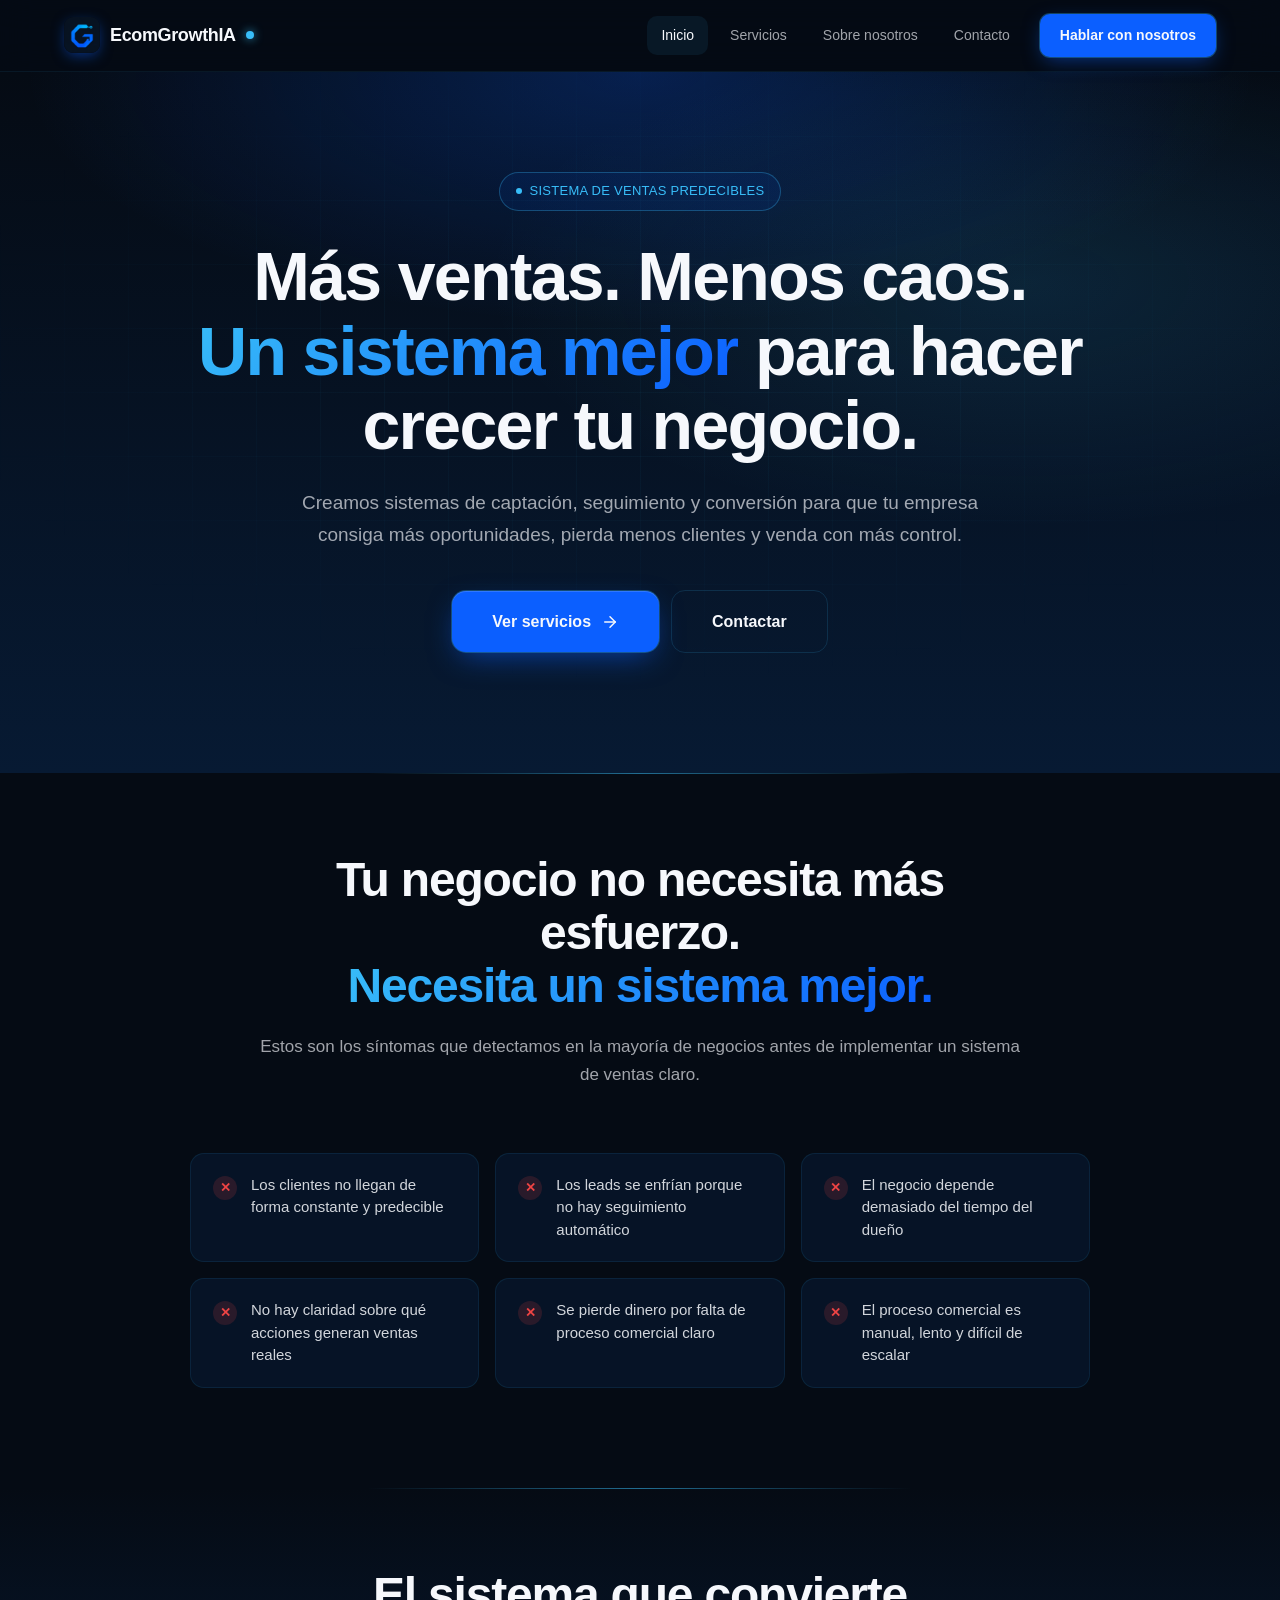
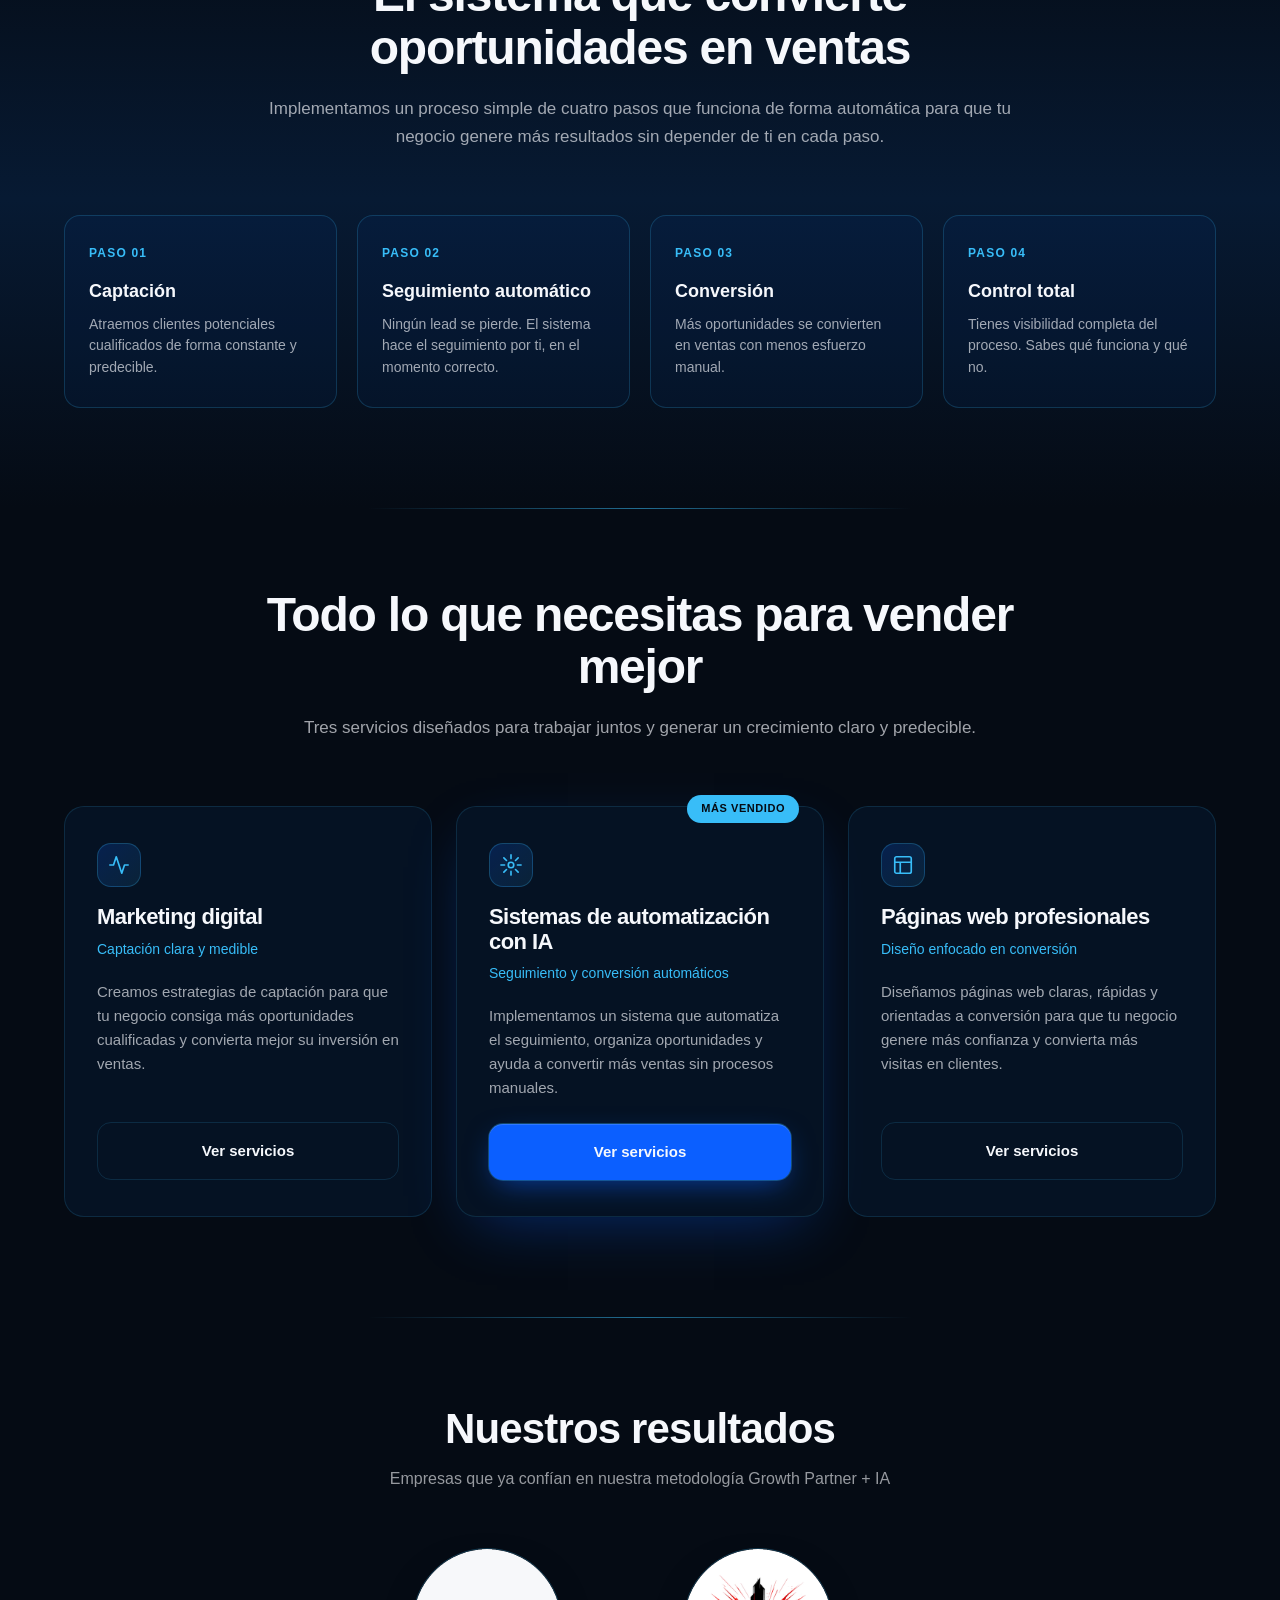
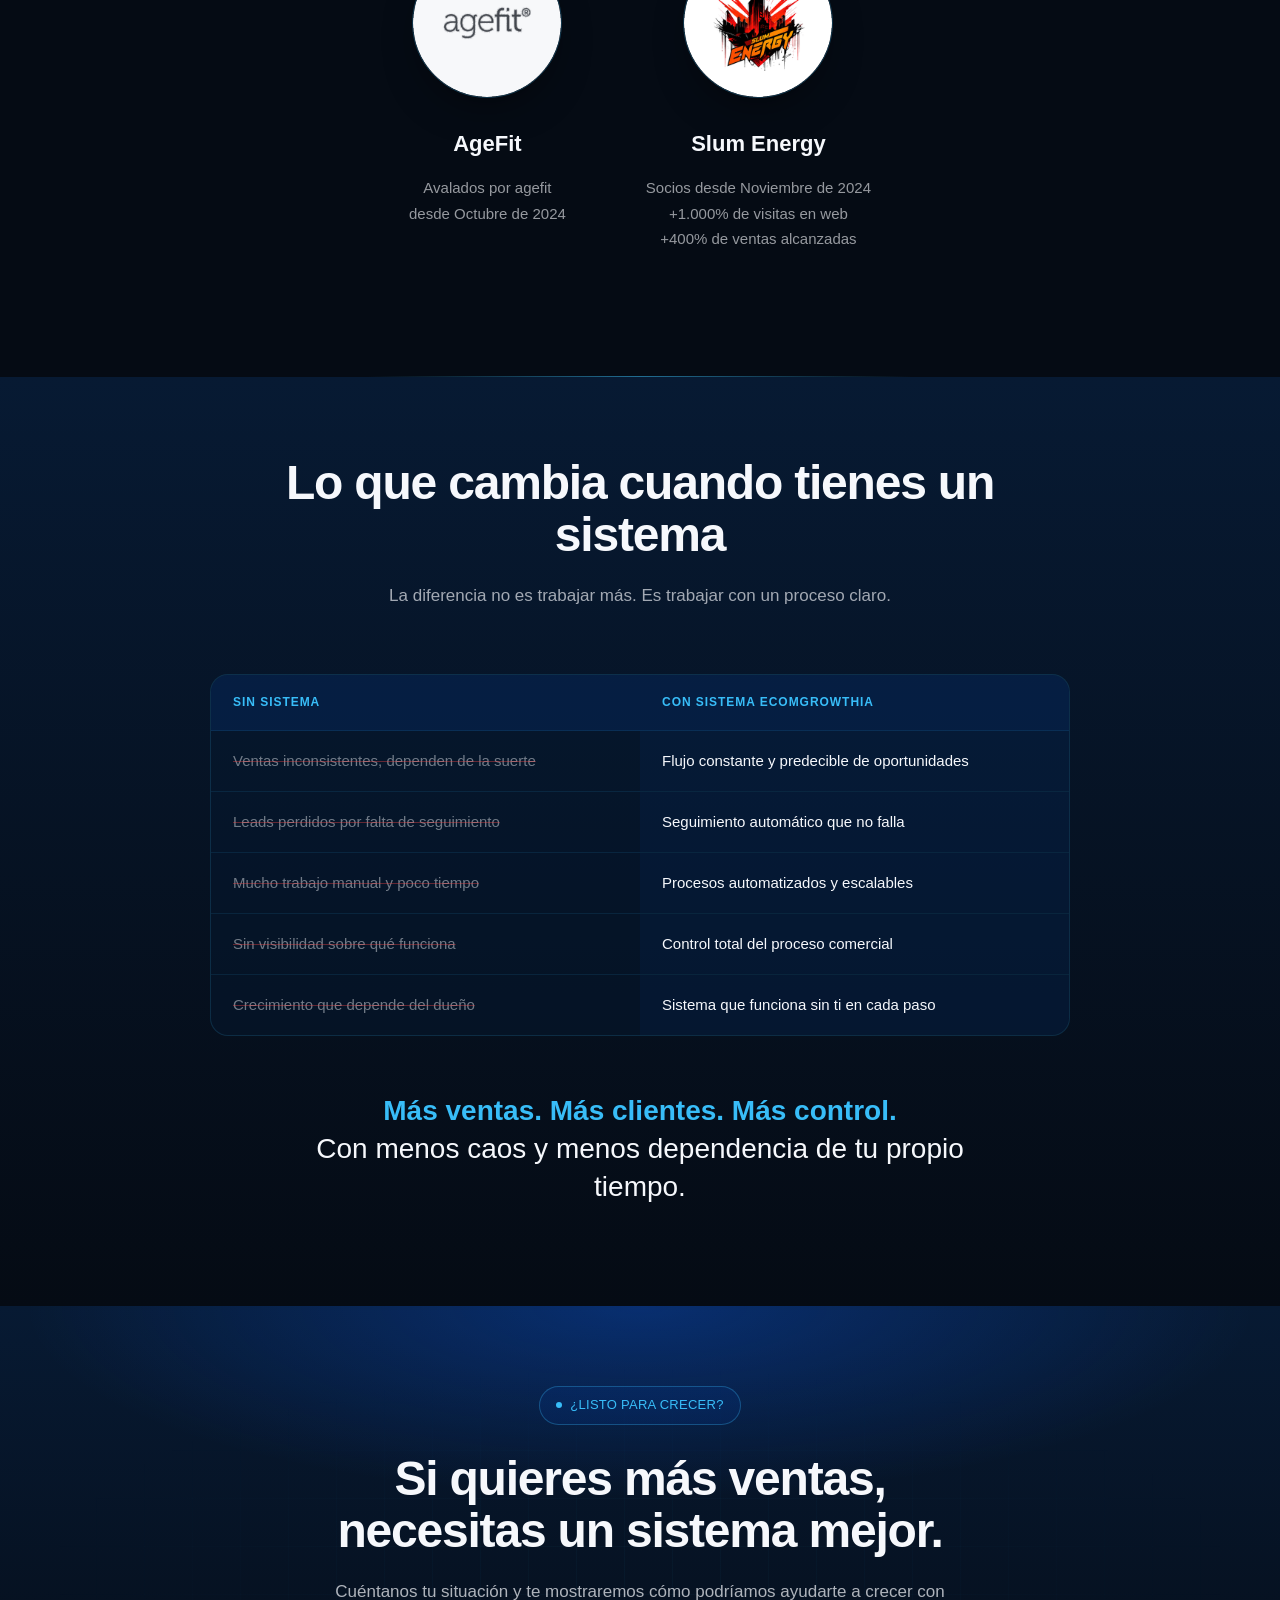
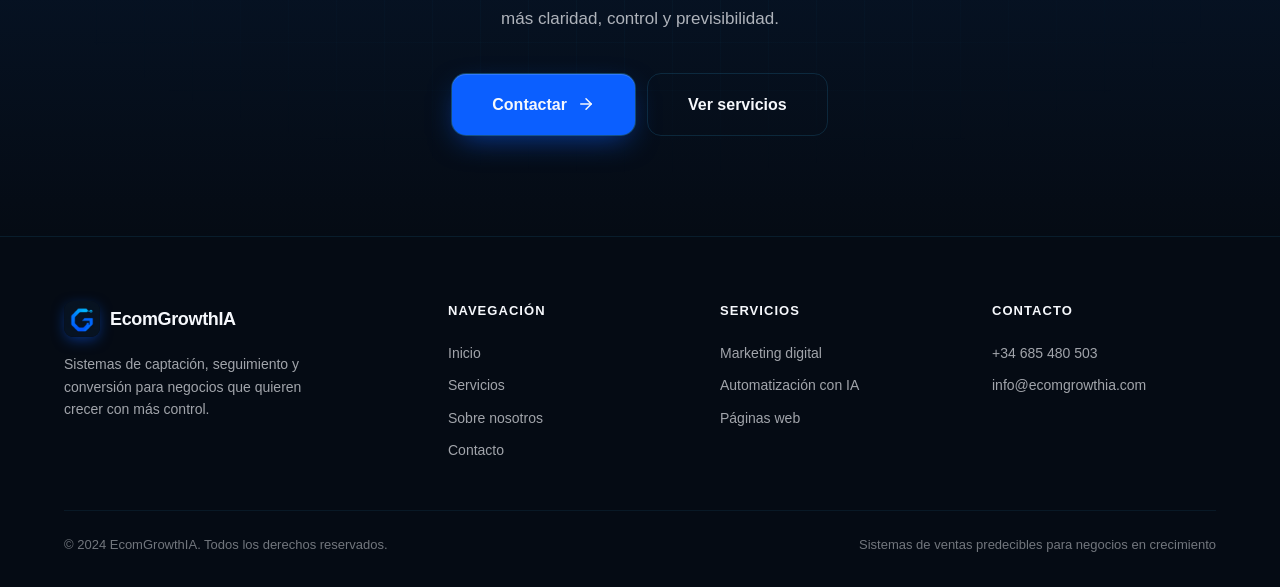
==== index.html @ 8937229c "Initial commit — EcomGrowthIA website 5-page static site: inicio, servicios, sobre-nosotros, contact" ====
<!DOCTYPE html>
<html lang="es">
<head>
  <meta charset="UTF-8">
  <meta name="viewport" content="width=device-width, initial-scale=1.0">
  <title>EcomGrowthIA — Más ventas. Menos caos. Un sistema mejor para tu negocio.</title>
  <meta name="description" content="Creamos sistemas de captación, seguimiento y conversión para que tu empresa consiga más oportunidades, pierda menos clientes y venda con más control.">
  <link rel="icon" href="wp-content/uploads/2026/05/cropped-logo_sin_fondo_recortado-32x32.png" sizes="32x32">
  <link rel="preconnect" href="https://fonts.googleapis.com">
  <link rel="preconnect" href="https://fonts.gstatic.com" crossorigin>
  <link href="../fonts.googleapis.com/css2/family%3DManrope_wght%40600%3B700%26family%3DSpace%2BGrotesk_wght%40500%3B600%3B700%26family%3DInter_wght%40400%3B500%3B600%26display%3Dswap" rel="stylesheet">
  <link rel="stylesheet" href="assets/css/site.css">
<style>
    /* === CASOS DE ÉXITO (extraído de landing) === */
    .aima-cases {
      margin-top: 0;
      padding-top: 8px;
      text-align: center;
    }
    .aima-cases-eyebrow {
      display: inline-block;
      font-family: var(--f-head);
      font-size: 13px;
      font-weight: 600;
      color: var(--c-accent);
      text-transform: uppercase;
      letter-spacing: 0.12em;
      margin-bottom: 16px;
      position: relative;
    }
    .aima-cases-title {
      font-family: var(--f-head);
      font-size: clamp(28px, 4vw, 42px);
      font-weight: 600;
      color: #F6F8FC;
      margin-bottom: 14px;
      letter-spacing: -0.02em;
    }
    .aima-cases-sub {
      font-size: 16px;
      color: rgba(246,248,252,0.6);
      margin-bottom: 56px;
    }
    .aima-cases-grid {
      display: flex;
      justify-content: center;
      flex-wrap: wrap;
      gap: 80px;
      margin-bottom: 24px;
    }
    .aima-case {
      display: flex;
      flex-direction: column;
      align-items: center;
      max-width: 320px;
    }
    .aima-case-logo {
      width: 150px;
      height: 150px;
      border-radius: 50%;
      overflow: hidden;
      border: 1px solid rgba(56,189,248,0.25);
      box-shadow: 0 16px 40px -16px rgba(0,0,0,0.6);
      margin-bottom: 28px;
      transition: transform 0.3s ease, box-shadow 0.3s ease;
    }
    .aima-case-logo:hover {
      transform: translateY(-4px);
      box-shadow: 0 24px 50px -16px rgba(11,95,255,0.5);
    }
    .aima-case-logo img {
      width: 100%;
      height: 100%;
      object-fit: cover;
      display: block;
    }
    .aima-case-name {
      font-family: var(--f-head);
      font-size: 22px;
      font-weight: 600;
      color: #F6F8FC;
      margin-bottom: 14px;
    }
    .aima-case-desc {
      font-size: 15px;
      color: rgba(246,248,252,0.6);
      line-height: 1.7;
    }
    @media (max-width: 600px) {
      .aima-cases-grid { gap: 48px; }
    }
</style>
</head>
<body>

  <!-- ===== NAVBAR ===== -->
  <nav class="navbar" role="navigation" aria-label="Navegación principal">
    <div class="navbar__inner">
      <a href="index.html" class="navbar__logo" aria-label="EcomGrowthIA — Inicio">
        <img src="wp-content/uploads/2026/05/cropped-logo_sin_fondo_recortado-192x192.png" alt="Logo EcomGrowthIA" width="36" height="36">
        EcomGrowthIA
        <span class="navbar__logo-dot" aria-hidden="true"></span>
      </a>
      <div class="navbar__nav" role="menubar">
        <a href="index.html" class="navbar__link" role="menuitem">Inicio</a>
        <a href="servicios.html" class="navbar__link" role="menuitem">Servicios</a>
        <a href="sobre-nosotros.html" class="navbar__link" role="menuitem">Sobre nosotros</a>
        <a href="contacto.html" class="navbar__link" role="menuitem">Contacto</a>
        <a href="contacto.html" class="navbar__cta">Hablar con nosotros</a>
      </div>
      <button class="navbar__hamburger" aria-label="Abrir menú" aria-expanded="false">
        <span></span><span></span><span></span>
      </button>
    </div>
  </nav>

  <!-- Mobile Menu -->
  <div class="navbar__mobile" role="menu" aria-label="Menú móvil">
    <a href="index.html" class="navbar__link" role="menuitem">Inicio</a>
    <a href="servicios.html" class="navbar__link" role="menuitem">Servicios</a>
    <a href="sobre-nosotros.html" class="navbar__link" role="menuitem">Sobre nosotros</a>
    <a href="contacto.html" class="navbar__link" role="menuitem">Contacto</a>
    <a href="contacto.html" class="navbar__cta">Hablar con nosotros</a>
  </div>

  <main>

    <!-- ===== HERO ===== -->
    <section class="hero" aria-labelledby="hero-title">
      <div class="container">
        <div class="hero__inner">
          <div class="eyebrow anim anim-1">Sistema de ventas predecibles</div>
          <h1 class="h1 anim anim-2" id="hero-title">
            Más ventas. Menos caos.<br><em>Un sistema mejor</em> para hacer crecer tu negocio.
          </h1>
          <p class="hero__sub anim anim-3">
            Creamos sistemas de captación, seguimiento y conversión para que tu empresa consiga más oportunidades, pierda menos clientes y venda con más control.
          </p>
          <div class="btn-group anim anim-4">
            <a href="servicios.html" class="btn btn--primary btn--lg">
              Ver servicios
              <svg width="18" height="18" viewBox="0 0 24 24" fill="none" stroke="currentColor" stroke-width="2" stroke-linecap="round" stroke-linejoin="round" aria-hidden="true"><line x1="5" y1="12" x2="19" y2="12"/><polyline points="12 5 19 12 12 19"/></svg>
            </a>
            <a href="contacto.html" class="btn btn--ghost btn--lg">Contactar</a>
          </div>
        </div>
      </div>
    </section>

    <hr class="divider">

    <!-- ===== PROBLEMA ===== -->
    <section class="section" aria-labelledby="problem-title">
      <div class="container">
        <div class="section-header">
          <h2 class="h2 reveal" id="problem-title">
            Tu negocio no necesita más esfuerzo.<br><em>Necesita un sistema mejor.</em>
          </h2>
          <p class="section-sub reveal">
            Estos son los síntomas que detectamos en la mayoría de negocios antes de implementar un sistema de ventas claro.
          </p>
        </div>

        <div class="pain-grid">
          <div class="pain-item reveal">
            <span class="pain-icon" aria-hidden="true">✕</span>
            <span class="pain-text">Los clientes no llegan de forma constante y predecible</span>
          </div>
          <div class="pain-item reveal">
            <span class="pain-icon" aria-hidden="true">✕</span>
            <span class="pain-text">Los leads se enfrían porque no hay seguimiento automático</span>
          </div>
          <div class="pain-item reveal">
            <span class="pain-icon" aria-hidden="true">✕</span>
            <span class="pain-text">El negocio depende demasiado del tiempo del dueño</span>
          </div>
          <div class="pain-item reveal">
            <span class="pain-icon" aria-hidden="true">✕</span>
            <span class="pain-text">No hay claridad sobre qué acciones generan ventas reales</span>
          </div>
          <div class="pain-item reveal">
            <span class="pain-icon" aria-hidden="true">✕</span>
            <span class="pain-text">Se pierde dinero por falta de proceso comercial claro</span>
          </div>
          <div class="pain-item reveal">
            <span class="pain-icon" aria-hidden="true">✕</span>
            <span class="pain-text">El proceso comercial es manual, lento y difícil de escalar</span>
          </div>
        </div>
      </div>
    </section>

    <hr class="divider">

    <!-- ===== SOLUCIÓN ===== -->
    <section class="section section--alt" aria-labelledby="solution-title">
      <div class="container">
        <div class="section-header">
          <h2 class="h2 reveal" id="solution-title">El sistema que convierte oportunidades en ventas</h2>
          <p class="section-sub reveal">
            Implementamos un proceso simple de cuatro pasos que funciona de forma automática para que tu negocio genere más resultados sin depender de ti en cada paso.
          </p>
        </div>

        <div class="steps-grid">
          <div class="step-card reveal">
            <span class="step-num">Paso 01</span>
            <div class="step-title">Captación</div>
            <p class="step-desc">Atraemos clientes potenciales cualificados de forma constante y predecible.</p>
          </div>
          <div class="step-card reveal">
            <span class="step-num">Paso 02</span>
            <div class="step-title">Seguimiento automático</div>
            <p class="step-desc">Ningún lead se pierde. El sistema hace el seguimiento por ti, en el momento correcto.</p>
          </div>
          <div class="step-card reveal">
            <span class="step-num">Paso 03</span>
            <div class="step-title">Conversión</div>
            <p class="step-desc">Más oportunidades se convierten en ventas con menos esfuerzo manual.</p>
          </div>
          <div class="step-card reveal">
            <span class="step-num">Paso 04</span>
            <div class="step-title">Control total</div>
            <p class="step-desc">Tienes visibilidad completa del proceso. Sabes qué funciona y qué no.</p>
          </div>
        </div>
      </div>
    </section>

    <hr class="divider">

    <!-- ===== SERVICIOS RESUMIDOS ===== -->
    <section class="section" aria-labelledby="services-title">
      <div class="container">
        <div class="section-header">
          <h2 class="h2 reveal" id="services-title">Todo lo que necesitas para vender mejor</h2>
          <p class="section-sub reveal">
            Tres servicios diseñados para trabajar juntos y generar un crecimiento claro y predecible.
          </p>
        </div>

        <div class="services-grid">
          <!-- Card 1 -->
          <article class="service-card card--spotlight reveal">
            <div class="card__icon" aria-hidden="true">
              <svg width="22" height="22" viewBox="0 0 24 24" fill="none" stroke="currentColor" stroke-width="1.8" stroke-linecap="round" stroke-linejoin="round"><path d="M22 12h-4l-3 9L9 3l-3 9H2"/></svg>
            </div>
            <h3 class="service-card__name">Marketing digital</h3>
            <p class="service-card__tagline">Captación clara y medible</p>
            <p class="service-card__desc">
              Creamos estrategias de captación para que tu negocio consiga más oportunidades cualificadas y convierta mejor su inversión en ventas.
            </p>
            <a href="servicios.html" class="btn btn--ghost">Ver servicios</a>
          </article>

          <!-- Card 2 — Destacada -->
          <article class="service-card card--spotlight card--featured reveal">
            <div class="service-badge">Más vendido</div>
            <div class="card__icon" aria-hidden="true">
              <svg width="22" height="22" viewBox="0 0 24 24" fill="none" stroke="currentColor" stroke-width="1.8" stroke-linecap="round" stroke-linejoin="round"><circle cx="12" cy="12" r="3"/><path d="M12 1v4M12 19v4M4.22 4.22l2.83 2.83M16.95 16.95l2.83 2.83M1 12h4M19 12h4M4.22 19.78l2.83-2.83M16.95 7.05l2.83-2.83"/></svg>
            </div>
            <h3 class="service-card__name">Sistemas de automatización con IA</h3>
            <p class="service-card__tagline">Seguimiento y conversión automáticos</p>
            <p class="service-card__desc">
              Implementamos un sistema que automatiza el seguimiento, organiza oportunidades y ayuda a convertir más ventas sin procesos manuales.
            </p>
            <a href="servicios.html#automatizacion" class="btn btn--primary">Ver servicios</a>
          </article>

          <!-- Card 3 -->
          <article class="service-card card--spotlight reveal">
            <div class="card__icon" aria-hidden="true">
              <svg width="22" height="22" viewBox="0 0 24 24" fill="none" stroke="currentColor" stroke-width="1.8" stroke-linecap="round" stroke-linejoin="round"><rect x="3" y="3" width="18" height="18" rx="2"/><path d="M3 9h18M9 21V9"/></svg>
            </div>
            <h3 class="service-card__name">Páginas web profesionales</h3>
            <p class="service-card__tagline">Diseño enfocado en conversión</p>
            <p class="service-card__desc">
              Diseñamos páginas web claras, rápidas y orientadas a conversión para que tu negocio genere más confianza y convierta más visitas en clientes.
            </p>
            <a href="servicios.html" class="btn btn--ghost">Ver servicios</a>
          </article>
        </div>
      </div>
    </section>


    <hr class="divider">

    <!-- ===== CASOS DE ÉXITO ===== -->
    <section class="section" aria-labelledby="cases-title">
      <div class="container">
        <div class="aima-cases">
      <h3 class="aima-cases-title">Nuestros resultados</h3>
      <p class="aima-cases-sub">Empresas que ya confían en nuestra metodología Growth Partner + IA</p>

      <div class="aima-cases-grid">
        <div class="aima-case">
          <div class="aima-case-logo"><img decoding="async" src="[data-uri]" alt="AgeFit"></div>
          <div class="aima-case-name">AgeFit</div>
          <p class="aima-case-desc">Avalados por agefit<br>desde Octubre de 2024</p>
        </div>
        <div class="aima-case">
          <div class="aima-case-logo"><img decoding="async" src="[data-uri]" alt="Slum Energy"></div>
          <div class="aima-case-name">Slum Energy</div>
          <p class="aima-case-desc">Socios desde Noviembre de 2024<br>+1.000% de visitas en web<br>+400% de ventas alcanzadas</p>
        </div>
      </div>
    </div>
      </div>
    </section>

    <hr class="divider">

    <!-- ===== ANTES / DESPUÉS ===== -->
    <section class="section section--dark" aria-labelledby="ba-title">
      <div class="container">
        <div class="section-header">
          <h2 class="h2 reveal" id="ba-title">Lo que cambia cuando tienes un sistema</h2>
          <p class="section-sub reveal">La diferencia no es trabajar más. Es trabajar con un proceso claro.</p>
        </div>

        <div class="ba-table reveal" role="table" aria-label="Comparativa antes y después">
          <div class="ba-row ba-row--header" role="row">
            <div class="ba-cell ba-cell--label" role="columnheader">Sin sistema</div>
            <div class="ba-cell ba-cell--label" role="columnheader">Con sistema EcomGrowthIA</div>
          </div>
          <div class="ba-row" role="row">
            <div class="ba-cell ba-cell--before" role="cell">Ventas inconsistentes, dependen de la suerte</div>
            <div class="ba-cell ba-cell--after" role="cell">Flujo constante y predecible de oportunidades</div>
          </div>
          <div class="ba-row" role="row">
            <div class="ba-cell ba-cell--before" role="cell">Leads perdidos por falta de seguimiento</div>
            <div class="ba-cell ba-cell--after" role="cell">Seguimiento automático que no falla</div>
          </div>
          <div class="ba-row" role="row">
            <div class="ba-cell ba-cell--before" role="cell">Mucho trabajo manual y poco tiempo</div>
            <div class="ba-cell ba-cell--after" role="cell">Procesos automatizados y escalables</div>
          </div>
          <div class="ba-row" role="row">
            <div class="ba-cell ba-cell--before" role="cell">Sin visibilidad sobre qué funciona</div>
            <div class="ba-cell ba-cell--after" role="cell">Control total del proceso comercial</div>
          </div>
          <div class="ba-row" role="row">
            <div class="ba-cell ba-cell--before" role="cell">Crecimiento que depende del dueño</div>
            <div class="ba-cell ba-cell--after" role="cell">Sistema que funciona sin ti en cada paso</div>
          </div>
        </div>

        <p class="strong-phrase reveal">
          <strong>Más ventas. Más clientes. Más control.</strong><br>
          Con menos caos y menos dependencia de tu propio tiempo.
        </p>
      </div>
    </section>

    <!-- ===== CTA FINAL ===== -->
    <section class="section cta-section" aria-labelledby="cta-title">
      <div class="container">
        <div class="cta-section__inner">
          <div class="eyebrow reveal">¿Listo para crecer?</div>
          <h2 class="h2 reveal" id="cta-title">Si quieres más ventas, necesitas un sistema mejor.</h2>
          <p class="cta-section__sub reveal">
            Cuéntanos tu situación y te mostraremos cómo podríamos ayudarte a crecer con más claridad, control y previsibilidad.
          </p>
          <div class="btn-group reveal">
            <a href="contacto.html" class="btn btn--primary btn--lg">
              Contactar
              <svg width="18" height="18" viewBox="0 0 24 24" fill="none" stroke="currentColor" stroke-width="2" stroke-linecap="round" stroke-linejoin="round" aria-hidden="true"><line x1="5" y1="12" x2="19" y2="12"/><polyline points="12 5 19 12 12 19"/></svg>
            </a>
            <a href="servicios.html" class="btn btn--ghost btn--lg">Ver servicios</a>
          </div>
        </div>
      </div>
    </section>

  </main>

  <!-- ===== FOOTER ===== -->
  <footer class="footer" role="contentinfo">
    <div class="container">
      <div class="footer__grid">
        <div class="footer__brand">
          <a href="index.html" class="navbar__logo" aria-label="EcomGrowthIA">
            <img src="wp-content/uploads/2026/05/cropped-logo_sin_fondo_recortado-192x192.png" alt="Logo EcomGrowthIA" width="32" height="32">
            EcomGrowthIA
          </a>
          <p class="footer__tagline mt-16">
            Sistemas de captación, seguimiento y conversión para negocios que quieren crecer con más control.
          </p>
        </div>
        <div>
          <p class="footer__col-title">Navegación</p>
          <nav class="footer__links" aria-label="Navegación del pie de página">
            <a href="index.html" class="footer__link">Inicio</a>
            <a href="servicios.html" class="footer__link">Servicios</a>
            <a href="sobre-nosotros.html" class="footer__link">Sobre nosotros</a>
            <a href="contacto.html" class="footer__link">Contacto</a>
          </nav>
        </div>
        <div>
          <p class="footer__col-title">Servicios</p>
          <nav class="footer__links" aria-label="Servicios">
            <a href="servicios.html#marketing" class="footer__link">Marketing digital</a>
            <a href="servicios.html#automatizacion" class="footer__link">Automatización con IA</a>
            <a href="servicios.html#webs" class="footer__link">Páginas web</a>
          </nav>
        </div>
        <div>
          <p class="footer__col-title">Contacto</p>
          <div class="footer__links">
            <a href="tel:+34685480503" class="footer__link">+34 685 480 503</a>
            <a href="mailto:info@ecomgrowthia.com" class="footer__link">info@ecomgrowthia.com</a>
          </div>
        </div>
      </div>
      <div class="footer__bottom">
        <span>© 2024 EcomGrowthIA. Todos los derechos reservados.</span>
        <span>Sistemas de ventas predecibles para negocios en crecimiento</span>
      </div>
    </div>
  </footer>

  <script src="assets/js/site.js"></script>
</body>
</html>
---- assets/css/site.css ----
/* ============================================================
   ECOMGROWTHIA — DESIGN SYSTEM GLOBAL
   Paleta, tipografías y componentes compartidos en todo el sitio
   ============================================================ */

/* === TOKENS === */
:root {
  --c-bg:          #050B14;
  --c-bg-2:        #071A33;
  --c-text:        #F6F8FC;
  --c-text-muted:  rgba(246,248,252,0.65);
  --c-text-dim:    rgba(246,248,252,0.45);
  --c-accent:      #38BDF8;
  --c-btn:         #0B5FFF;
  --c-error:       #ef4444;
  --c-border:      rgba(56,189,248,0.15);
  --c-border-dim:  rgba(56,189,248,0.08);
  --c-card:        rgba(7,26,51,0.5);
  --c-card-hover:  rgba(7,26,51,0.9);
  --f-head:        'Space Grotesk', sans-serif;
  --f-body:        'Inter', sans-serif;
  --f-logo:        'Manrope', sans-serif;
  --nav-h:         72px;
  --r-sm:          10px;
  --r-md:          14px;
  --r-lg:          16px;
  --r-xl:          20px;
  --shadow-btn:    0 10px 30px -8px rgba(11,95,255,0.6);
  --shadow-card:   0 20px 60px -20px rgba(0,0,0,0.5);
}

/* === RESET === */
*, *::before, *::after { box-sizing: border-box; margin: 0; padding: 0; }

html {
  scroll-behavior: smooth;
  -webkit-font-smoothing: antialiased;
  -moz-osx-font-smoothing: grayscale;
}

body {
  background: var(--c-bg);
  color: var(--c-text);
  font-family: var(--f-body);
  font-size: 16px;
  line-height: 1.6;
  overflow-x: hidden;
  padding-top: var(--nav-h);
}

a { color: inherit; text-decoration: none; }
img { display: block; max-width: 100%; }
ul, ol { list-style: none; }
button { cursor: pointer; font-family: inherit; }
input, textarea, select { font-family: inherit; }

/* === TYPOGRAPHY === */
h1, h2, h3, h4, h5, h6 {
  font-family: var(--f-head);
  font-weight: 600;
  letter-spacing: -0.025em;
  line-height: 1.1;
  color: var(--c-text);
}

/* === LAYOUT === */
.container {
  width: 100%;
  max-width: 1200px;
  margin: 0 auto;
  padding: 0 24px;
}

.section {
  padding: 80px 0 100px;
  position: relative;
}

.section--alt {
  background: linear-gradient(180deg, var(--c-bg) 0%, var(--c-bg-2) 50%, var(--c-bg) 100%);
}

.section--dark {
  background: linear-gradient(180deg, var(--c-bg-2) 0%, var(--c-bg) 100%);
}

.section-header {
  text-align: center;
  max-width: 760px;
  margin: 0 auto 64px;
}

.eyebrow {
  display: inline-flex;
  align-items: center;
  gap: 8px;
  padding: 8px 16px;
  border: 1px solid rgba(56,189,248,0.3);
  border-radius: 100px;
  background: rgba(11,95,255,0.08);
  color: var(--c-accent);
  font-size: 13px;
  font-weight: 500;
  letter-spacing: 0.02em;
  text-transform: uppercase;
  margin-bottom: 28px;
}

.eyebrow::before {
  content: '';
  width: 6px;
  height: 6px;
  border-radius: 50%;
  background: var(--c-accent);
  display: inline-block;
  animation: pulse 2s ease-in-out infinite;
}

@keyframes pulse {
  0%, 100% { opacity: 1; transform: scale(1); }
  50%       { opacity: 0.4; transform: scale(1.3); }
}

.h1 { font-size: clamp(36px, 6vw, 68px); margin-bottom: 24px; }
.h2 { font-size: clamp(28px, 4.5vw, 48px); margin-bottom: 20px; }
.h3 { font-size: clamp(20px, 2.5vw, 28px); margin-bottom: 12px; }

.h1 em, .h2 em {
  font-style: normal;
  background: linear-gradient(135deg, var(--c-accent) 0%, var(--c-btn) 100%);
  -webkit-background-clip: text;
  background-clip: text;
  -webkit-text-fill-color: transparent;
}

.section-sub {
  font-size: 17px;
  color: var(--c-text-muted);
  line-height: 1.65;
}

/* === DIVIDER === */
.divider {
  display: block;
  width: min(680px, 80%);
  height: 1px;
  margin: 0 auto;
  background: linear-gradient(90deg, transparent 0%, rgba(56,189,248,0) 10%, rgba(56,189,248,0.55) 50%, rgba(56,189,248,0) 90%, transparent 100%);
  border: 0;
}

/* ============================================================
   NAVBAR
   ============================================================ */
.navbar {
  position: fixed;
  top: 0; left: 0; right: 0;
  z-index: 1000;
  height: var(--nav-h);
  background: rgba(5,11,20,0.85);
  backdrop-filter: blur(16px);
  -webkit-backdrop-filter: blur(16px);
  border-bottom: 1px solid var(--c-border-dim);
  display: flex;
  align-items: center;
}

.navbar__inner {
  display: flex;
  align-items: center;
  justify-content: space-between;
  width: 100%;
  max-width: 1200px;
  margin: 0 auto;
  padding: 0 24px;
}

.navbar__logo {
  display: flex;
  align-items: center;
  gap: 10px;
  font-family: var(--f-logo);
  font-weight: 600;
  font-size: 18px;
  color: var(--c-text);
  letter-spacing: -0.02em;
  text-decoration: none;
}

.navbar__logo img {
  width: 36px;
  height: 36px;
  border-radius: 9px;
  object-fit: cover;
  box-shadow: 0 4px 14px -2px rgba(11,95,255,0.5);
}

.navbar__logo-dot {
  width: 8px;
  height: 8px;
  border-radius: 50%;
  background: var(--c-accent);
  box-shadow: 0 0 10px rgba(56,189,248,0.8);
}

.navbar__nav {
  display: flex;
  align-items: center;
  gap: 8px;
}

.navbar__link {
  padding: 8px 14px;
  font-size: 14px;
  font-weight: 500;
  color: var(--c-text-muted);
  border-radius: var(--r-sm);
  transition: color 0.2s, background 0.2s;
  text-decoration: none;
}

.navbar__link:hover,
.navbar__link.active {
  color: var(--c-text);
  background: rgba(56,189,248,0.08);
}

.navbar__cta {
  display: inline-flex;
  align-items: center;
  gap: 6px;
  padding: 10px 20px;
  background: var(--c-btn);
  color: var(--c-text);
  font-family: var(--f-head);
  font-weight: 600;
  font-size: 14px;
  border-radius: var(--r-sm);
  border: none;
  text-decoration: none;
  transition: all 0.3s ease;
  box-shadow: 0 0 0 1px rgba(56,189,248,0.3), 0 6px 20px -4px rgba(11,95,255,0.5);
  margin-left: 8px;
}

.navbar__cta:hover {
  transform: translateY(-1px);
  box-shadow: 0 0 0 1px rgba(56,189,248,0.5), 0 10px 28px -4px rgba(11,95,255,0.7);
}

/* Mobile nav */
.navbar__hamburger {
  display: none;
  flex-direction: column;
  gap: 5px;
  background: none;
  border: none;
  padding: 4px;
  cursor: pointer;
  z-index: 1001;
}

.navbar__hamburger span {
  display: block;
  width: 24px;
  height: 2px;
  background: var(--c-text);
  border-radius: 2px;
  transition: all 0.3s ease;
}

.navbar__hamburger.open span:nth-child(1) { transform: translateY(7px) rotate(45deg); }
.navbar__hamburger.open span:nth-child(2) { opacity: 0; }
.navbar__hamburger.open span:nth-child(3) { transform: translateY(-7px) rotate(-45deg); }

.navbar__mobile {
  display: none;
  position: fixed;
  top: var(--nav-h);
  left: 0; right: 0;
  background: rgba(5,11,20,0.98);
  backdrop-filter: blur(20px);
  border-bottom: 1px solid var(--c-border-dim);
  padding: 20px 24px 32px;
  flex-direction: column;
  gap: 4px;
  z-index: 999;
}

.navbar__mobile.open { display: flex; }

.navbar__mobile .navbar__link {
  padding: 14px 16px;
  font-size: 16px;
  border-radius: var(--r-md);
}

.navbar__mobile .navbar__cta {
  margin-left: 0;
  margin-top: 8px;
  justify-content: center;
  padding: 14px 20px;
  font-size: 15px;
}

/* ============================================================
   HERO SECTIONS
   ============================================================ */
.hero {
  padding: 100px 0 120px;
  text-align: center;
  position: relative;
  overflow: hidden;
  background:
    radial-gradient(ellipse 80% 60% at 50% 0%, rgba(11,95,255,0.25), transparent 60%),
    radial-gradient(ellipse 60% 50% at 80% 30%, rgba(56,189,248,0.12), transparent 70%),
    linear-gradient(180deg, var(--c-bg) 0%, var(--c-bg-2) 100%);
}

.hero::before {
  content: '';
  position: absolute;
  inset: 0;
  background-image:
    linear-gradient(rgba(56,189,248,0.04) 1px, transparent 1px),
    linear-gradient(90deg, rgba(56,189,248,0.04) 1px, transparent 1px);
  background-size: 64px 64px;
  mask-image: radial-gradient(ellipse 70% 60% at 50% 40%, black 30%, transparent 80%);
  -webkit-mask-image: radial-gradient(ellipse 70% 60% at 50% 40%, black 30%, transparent 80%);
  pointer-events: none;
}

.hero__inner {
  position: relative;
  z-index: 2;
  max-width: 900px;
  margin: 0 auto;
}

.hero__sub {
  font-size: clamp(16px, 2vw, 19px);
  color: var(--c-text-muted);
  max-width: 680px;
  margin: 0 auto 40px;
  line-height: 1.65;
}

/* ============================================================
   BUTTONS
   ============================================================ */
.btn {
  display: inline-flex;
  align-items: center;
  justify-content: center;
  gap: 10px;
  padding: 16px 32px;
  font-family: var(--f-head);
  font-weight: 600;
  font-size: 15px;
  border-radius: var(--r-md);
  border: none;
  cursor: pointer;
  transition: all 0.3s cubic-bezier(0.4, 0, 0.2, 1);
  text-decoration: none;
}

.btn--primary {
  background: var(--c-btn);
  color: var(--c-text);
  box-shadow: 0 0 0 1px rgba(56,189,248,0.3), var(--shadow-btn), inset 0 1px 0 rgba(255,255,255,0.15);
}

.btn--primary:hover {
  transform: translateY(-2px);
  box-shadow: 0 0 0 1px rgba(56,189,248,0.5), 0 16px 40px -8px rgba(11,95,255,0.8), inset 0 1px 0 rgba(255,255,255,0.2);
}

.btn--primary svg { transition: transform 0.3s ease; }
.btn--primary:hover svg { transform: translateX(4px); }

.btn--ghost {
  background: transparent;
  color: var(--c-text);
  border: 1px solid var(--c-border);
}

.btn--ghost:hover {
  background: rgba(56,189,248,0.06);
  border-color: rgba(56,189,248,0.3);
}

.btn--accent {
  background: var(--c-accent);
  color: var(--c-bg);
  font-weight: 700;
}

.btn--accent:hover {
  transform: translateY(-2px);
  box-shadow: 0 12px 32px -8px rgba(56,189,248,0.6);
}

.btn--lg { padding: 18px 40px; font-size: 16px; }
.btn--full { width: 100%; }

.btn-group {
  display: flex;
  flex-wrap: wrap;
  gap: 12px;
  justify-content: center;
  align-items: center;
}

/* ============================================================
   CARDS
   ============================================================ */
.card {
  padding: 28px;
  background: var(--c-card);
  border: 1px solid var(--c-border-dim);
  border-radius: var(--r-lg);
  position: relative;
  overflow: hidden;
  transition: border-color 0.3s ease, transform 0.3s ease;
}

.card:hover {
  border-color: rgba(56,189,248,0.25);
  transform: translateY(-3px);
}

/* Spotlight border effect */
.card--spotlight::after {
  content: '';
  position: absolute;
  inset: 0;
  pointer-events: none;
  border-radius: inherit;
  padding: 1px;
  background: radial-gradient(
    300px circle at var(--mx, -300px) var(--my, -300px),
    rgba(56,189,248,0.6),
    rgba(56,189,248,0.6) 35%,
    rgba(56,189,248,0.39) 55%,
    transparent 75%
  );
  -webkit-mask: linear-gradient(#000 0 0) content-box, linear-gradient(#000 0 0);
  mask: linear-gradient(#000 0 0) content-box, linear-gradient(#000 0 0);
  -webkit-mask-composite: xor;
  mask-composite: exclude;
  opacity: var(--spotlight, 0);
  transition: opacity 0.5s ease;
}

@media not all and (hover: hover) {
  .card--spotlight::after { display: none; }
}

.card--featured {
  border-color: rgba(56,189,248,0.5);
  background: linear-gradient(180deg, rgba(11,95,255,0.12), var(--c-card));
  box-shadow: 0 20px 60px -20px rgba(11,95,255,0.4);
}

.card__icon {
  width: 44px;
  height: 44px;
  border-radius: var(--r-md);
  background: linear-gradient(135deg, rgba(11,95,255,0.2), rgba(56,189,248,0.1));
  border: 1px solid rgba(56,189,248,0.25);
  display: flex;
  align-items: center;
  justify-content: center;
  color: var(--c-accent);
  margin-bottom: 18px;
}

.card__title {
  font-family: var(--f-head);
  font-size: 18px;
  font-weight: 600;
  color: var(--c-text);
  margin-bottom: 8px;
}

.card__desc {
  font-size: 14px;
  color: var(--c-text-muted);
  line-height: 1.55;
}

/* ============================================================
   PAIN GRID
   ============================================================ */
.pain-grid {
  display: grid;
  grid-template-columns: repeat(auto-fit, minmax(280px, 1fr));
  gap: 16px;
  max-width: 900px;
  margin: 0 auto;
}

.pain-item {
  display: flex;
  align-items: flex-start;
  gap: 14px;
  padding: 20px 22px;
  background: rgba(7,26,51,0.6);
  border: 1px solid rgba(56,189,248,0.1);
  border-radius: var(--r-md);
  transition: all 0.3s ease;
}

.pain-item:hover {
  border-color: rgba(56,189,248,0.3);
  background: var(--c-card-hover);
  transform: translateY(-2px);
}

.pain-icon {
  flex-shrink: 0;
  width: 24px;
  height: 24px;
  border-radius: 50%;
  background: rgba(239,68,68,0.15);
  color: var(--c-error);
  display: flex;
  align-items: center;
  justify-content: center;
  font-weight: 600;
  font-size: 13px;
  margin-top: 2px;
}

.pain-text {
  color: rgba(246,248,252,0.85);
  font-size: 15px;
  line-height: 1.5;
}

/* ============================================================
   STEPS (HOW IT WORKS)
   ============================================================ */
.steps-grid {
  display: grid;
  grid-template-columns: repeat(auto-fit, minmax(220px, 1fr));
  gap: 20px;
  margin-top: 56px;
}

.step-card {
  padding: 28px 24px;
  background: rgba(11,95,255,0.05);
  border: 1px solid rgba(56,189,248,0.2);
  border-radius: var(--r-lg);
  transition: all 0.3s ease;
}

.step-card:hover {
  background: rgba(11,95,255,0.12);
  border-color: rgba(56,189,248,0.5);
  transform: translateY(-4px);
}

.step-num {
  font-family: var(--f-head);
  font-size: 12px;
  font-weight: 600;
  color: var(--c-accent);
  letter-spacing: 0.1em;
  text-transform: uppercase;
  margin-bottom: 14px;
  display: block;
}

.step-title {
  font-family: var(--f-head);
  font-size: 18px;
  font-weight: 600;
  color: var(--c-text);
  margin-bottom: 8px;
}

.step-desc {
  font-size: 14px;
  color: var(--c-text-muted);
  line-height: 1.55;
}

/* ============================================================
   BEFORE / AFTER TABLE
   ============================================================ */
.ba-table {
  max-width: 860px;
  margin: 0 auto;
  border-radius: 18px;
  overflow: hidden;
  border: 1px solid var(--c-border);
  background: rgba(7,26,51,0.4);
}

.ba-row {
  display: grid;
  grid-template-columns: 1fr 1fr;
  border-bottom: 1px solid rgba(56,189,248,0.1);
}

.ba-row:last-child { border-bottom: none; }

.ba-row--header { background: rgba(11,95,255,0.1); }

.ba-cell {
  padding: 18px 22px;
  font-size: 15px;
  color: rgba(246,248,252,0.85);
  display: flex;
  align-items: center;
  gap: 10px;
}

.ba-cell--label {
  font-family: var(--f-head);
  font-weight: 600;
  font-size: 12px;
  text-transform: uppercase;
  letter-spacing: 0.08em;
  color: var(--c-accent);
}

.ba-cell--before {
  color: rgba(246,248,252,0.45);
  text-decoration: line-through;
  text-decoration-color: rgba(239,68,68,0.4);
}

.ba-cell--after {
  background: rgba(11,95,255,0.05);
  color: var(--c-text);
  font-weight: 500;
}

/* ============================================================
   SERVICE CARDS
   ============================================================ */
.services-grid {
  display: grid;
  grid-template-columns: repeat(auto-fit, minmax(300px, 1fr));
  gap: 24px;
}

.service-card {
  padding: 36px 32px;
  background: var(--c-card);
  border: 1px solid var(--c-border);
  border-radius: var(--r-xl);
  position: relative;
  transition: all 0.3s ease;
  display: flex;
  flex-direction: column;
}

.service-card:hover { transform: translateY(-4px); }

.service-card--featured {
  border-color: rgba(56,189,248,0.5);
  background: linear-gradient(180deg, rgba(11,95,255,0.12), var(--c-card));
  box-shadow: 0 20px 60px -20px rgba(11,95,255,0.4);
}

.service-badge {
  position: absolute;
  top: -12px;
  right: 24px;
  padding: 5px 14px;
  background: var(--c-accent);
  color: var(--c-bg);
  font-family: var(--f-head);
  font-size: 11px;
  font-weight: 700;
  border-radius: 100px;
  text-transform: uppercase;
  letter-spacing: 0.05em;
}

.service-card__name {
  font-family: var(--f-head);
  font-size: 22px;
  font-weight: 600;
  color: var(--c-text);
  margin-bottom: 8px;
}

.service-card__tagline {
  font-size: 14px;
  color: var(--c-accent);
  margin-bottom: 20px;
  font-weight: 500;
}

.service-card__desc {
  font-size: 15px;
  color: var(--c-text-muted);
  line-height: 1.6;
  margin-bottom: 24px;
}

.service-card__price {
  font-family: var(--f-head);
  font-size: 28px;
  font-weight: 700;
  background: linear-gradient(135deg, var(--c-accent) 0%, var(--c-btn) 100%);
  -webkit-background-clip: text;
  background-clip: text;
  -webkit-text-fill-color: transparent;
  margin-bottom: 4px;
}

.service-card__price-sub {
  font-size: 13px;
  color: var(--c-text-dim);
  margin-bottom: 20px;
}

.feature-list {
  margin-bottom: 28px;
}

.feature-list li {
  padding: 10px 0;
  color: rgba(246,248,252,0.85);
  font-size: 15px;
  display: flex;
  align-items: center;
  gap: 10px;
  border-bottom: 1px solid rgba(56,189,248,0.08);
}

.feature-list li:last-child { border-bottom: none; }

.check {
  flex-shrink: 0;
  width: 20px;
  height: 20px;
  border-radius: 50%;
  background: rgba(56,189,248,0.15);
  color: var(--c-accent);
  display: flex;
  align-items: center;
  justify-content: center;
  font-size: 11px;
}

.service-card .btn { margin-top: auto; }

/* ============================================================
   METRICS
   ============================================================ */
.metrics-grid {
  display: grid;
  grid-template-columns: repeat(auto-fit, minmax(200px, 1fr));
  gap: 20px;
  margin-bottom: 56px;
}

.metric {
  text-align: center;
  padding: 32px 20px;
  background: var(--c-card);
  border: 1px solid var(--c-border);
  border-radius: var(--r-lg);
}

.metric__num {
  font-family: var(--f-head);
  font-size: clamp(36px, 4.5vw, 52px);
  font-weight: 700;
  background: linear-gradient(135deg, var(--c-accent) 0%, var(--c-btn) 100%);
  -webkit-background-clip: text;
  background-clip: text;
  -webkit-text-fill-color: transparent;
  line-height: 1;
  margin-bottom: 8px;
}

.metric__label {
  font-size: 14px;
  color: var(--c-text-muted);
}

/* ============================================================
   CTA SECTION
   ============================================================ */
.cta-section {
  background:
    radial-gradient(ellipse 80% 60% at 50% 0%, rgba(11,95,255,0.3), transparent 60%),
    linear-gradient(180deg, var(--c-bg-2) 0%, var(--c-bg) 100%);
  position: relative;
  overflow: hidden;
  text-align: center;
}

.cta-section::before {
  content: '';
  position: absolute;
  inset: 0;
  background-image:
    linear-gradient(rgba(56,189,248,0.04) 1px, transparent 1px),
    linear-gradient(90deg, rgba(56,189,248,0.04) 1px, transparent 1px);
  background-size: 48px 48px;
  mask-image: radial-gradient(ellipse 60% 50% at 50% 50%, black, transparent 80%);
  -webkit-mask-image: radial-gradient(ellipse 60% 50% at 50% 50%, black, transparent 80%);
  pointer-events: none;
}

.cta-section__inner {
  position: relative;
  z-index: 2;
  max-width: 640px;
  margin: 0 auto;
}

.cta-section__sub {
  font-size: 17px;
  color: rgba(246,248,252,0.7);
  margin-bottom: 40px;
  line-height: 1.6;
}

/* ============================================================
   FORMS
   ============================================================ */
.form-card {
  background: rgba(7,26,51,0.6);
  backdrop-filter: blur(20px);
  -webkit-backdrop-filter: blur(20px);
  border: 1px solid rgba(56,189,248,0.2);
  border-radius: var(--r-xl);
  padding: 40px;
  box-shadow: 0 30px 80px -20px rgba(0,0,0,0.6);
}

.form-title {
  font-family: var(--f-head);
  font-size: 22px;
  font-weight: 600;
  color: var(--c-text);
  margin-bottom: 8px;
  text-align: center;
}

.form-sub {
  text-align: center;
  font-size: 14px;
  color: var(--c-text-muted);
  margin-bottom: 32px;
}

.field { margin-bottom: 20px; }

.field-row {
  display: grid;
  grid-template-columns: 1fr 1fr;
  gap: 16px;
}

label {
  display: block;
  font-family: var(--f-head);
  font-size: 13px;
  font-weight: 500;
  color: rgba(246,248,252,0.8);
  margin-bottom: 8px;
  letter-spacing: 0.02em;
}

input,
textarea,
select {
  width: 100%;
  padding: 14px 16px;
  background: rgba(5,11,20,0.6);
  border: 1px solid rgba(56,189,248,0.2);
  border-radius: var(--r-sm);
  color: var(--c-text);
  font-size: 15px;
  transition: all 0.2s ease;
  outline: none;
  -webkit-appearance: none;
}

input:focus,
textarea:focus,
select:focus {
  border-color: var(--c-accent);
  background: rgba(5,11,20,0.9);
  box-shadow: 0 0 0 3px rgba(56,189,248,0.15);
}

input::placeholder,
textarea::placeholder {
  color: rgba(246,248,252,0.3);
}

textarea {
  min-height: 120px;
  resize: vertical;
}

select {
  background-image: url("data:image/svg+xml,%3Csvg xmlns='http://www.w3.org/2000/svg' width='12' height='8' viewBox='0 0 12 8' fill='none'%3E%3Cpath d='M1 1.5L6 6.5L11 1.5' stroke='%2338BDF8' stroke-width='1.5' stroke-linecap='round'/%3E%3C/svg%3E");
  background-repeat: no-repeat;
  background-position: right 16px center;
  padding-right: 40px;
  cursor: pointer;
}

.form-disclaimer {
  text-align: center;
  font-size: 12px;
  color: var(--c-text-dim);
  margin-top: 16px;
  line-height: 1.5;
}

/* ============================================================
   OBJECTIONS (SÍ / NO)
   ============================================================ */
.obj-grid {
  display: grid;
  grid-template-columns: 1fr 1fr;
  gap: 28px;
  max-width: 860px;
  margin: 0 auto;
}

.obj-col {
  padding: 32px;
  border-radius: 18px;
}

.obj-col--no {
  background: rgba(239,68,68,0.05);
  border: 1px solid rgba(239,68,68,0.15);
}

.obj-col--yes {
  background: rgba(11,95,255,0.08);
  border: 1px solid rgba(56,189,248,0.3);
}

.obj-title {
  font-family: var(--f-head);
  font-size: 13px;
  font-weight: 600;
  text-transform: uppercase;
  letter-spacing: 0.08em;
  margin-bottom: 20px;
}

.obj-col--no .obj-title { color: var(--c-error); }
.obj-col--yes .obj-title { color: var(--c-accent); }

.obj-list li {
  padding: 10px 0;
  color: rgba(246,248,252,0.85);
  font-size: 15px;
  display: flex;
  align-items: flex-start;
  gap: 10px;
  border-bottom: 1px solid rgba(56,189,248,0.06);
}

.obj-list li:last-child { border-bottom: none; }

.obj-list li::before {
  content: '';
  flex-shrink: 0;
  width: 18px;
  height: 18px;
  border-radius: 50%;
  margin-top: 4px;
  display: inline-block;
}

.obj-col--no .obj-list li::before {
  background: rgba(239,68,68,0.2);
  border: 1px solid rgba(239,68,68,0.4);
}

.obj-col--yes .obj-list li::before {
  background: var(--c-accent);
}

/* ============================================================
   PILLARS / METHODOLOGY
   ============================================================ */
.pillars-grid {
  display: grid;
  grid-template-columns: repeat(auto-fit, minmax(200px, 1fr));
  gap: 20px;
  margin-top: 48px;
}

.pillar {
  text-align: center;
  padding: 32px 24px;
  background: rgba(11,95,255,0.05);
  border: 1px solid rgba(56,189,248,0.15);
  border-radius: var(--r-lg);
  transition: all 0.3s ease;
}

.pillar:hover {
  background: rgba(11,95,255,0.1);
  border-color: rgba(56,189,248,0.4);
  transform: translateY(-4px);
}

.pillar__num {
  font-family: var(--f-head);
  font-size: 40px;
  font-weight: 700;
  background: linear-gradient(135deg, var(--c-accent) 0%, var(--c-btn) 100%);
  -webkit-background-clip: text;
  background-clip: text;
  -webkit-text-fill-color: transparent;
  line-height: 1;
  margin-bottom: 12px;
}

.pillar__title {
  font-family: var(--f-head);
  font-size: 17px;
  font-weight: 600;
  color: var(--c-text);
  margin-bottom: 8px;
}

.pillar__desc {
  font-size: 14px;
  color: var(--c-text-muted);
  line-height: 1.5;
}

/* ============================================================
   PAYMENT OPTIONS BLOCK (Checkout)
   ============================================================ */
.payment-methods {
  display: flex;
  gap: 12px;
  flex-wrap: wrap;
  margin-top: 12px;
}

.payment-badge {
  display: inline-flex;
  align-items: center;
  gap: 8px;
  padding: 10px 16px;
  background: rgba(7,26,51,0.8);
  border: 1px solid rgba(56,189,248,0.2);
  border-radius: var(--r-sm);
  font-size: 14px;
  font-weight: 500;
  color: var(--c-text);
  cursor: pointer;
  transition: all 0.2s ease;
}

.payment-badge:hover,
.payment-badge.selected {
  border-color: var(--c-accent);
  background: rgba(56,189,248,0.08);
}

.payment-badge input[type="radio"] {
  width: 16px;
  height: 16px;
  border-radius: 50%;
  cursor: pointer;
  accent-color: var(--c-accent);
}

.checkout-summary {
  background: var(--c-card);
  border: 1px solid var(--c-border);
  border-radius: var(--r-xl);
  padding: 32px;
  position: sticky;
  top: calc(var(--nav-h) + 24px);
}

.summary-line {
  display: flex;
  justify-content: space-between;
  align-items: baseline;
  padding: 12px 0;
  border-bottom: 1px solid var(--c-border-dim);
}

.summary-line:last-of-type { border-bottom: none; }

.summary-label { font-size: 14px; color: var(--c-text-muted); }
.summary-value { font-family: var(--f-head); font-weight: 600; color: var(--c-text); }
.summary-value--accent { color: var(--c-accent); }

.summary-total {
  margin-top: 16px;
  padding-top: 16px;
  border-top: 1px solid var(--c-border);
  display: flex;
  justify-content: space-between;
  align-items: center;
}

.summary-total-label {
  font-family: var(--f-head);
  font-size: 16px;
  font-weight: 600;
  color: var(--c-text);
}

.summary-total-value {
  font-family: var(--f-head);
  font-size: 24px;
  font-weight: 700;
  background: linear-gradient(135deg, var(--c-accent) 0%, var(--c-btn) 100%);
  -webkit-background-clip: text;
  background-clip: text;
  -webkit-text-fill-color: transparent;
}

/* ============================================================
   CONTACT INFO
   ============================================================ */
.contact-info {
  background: rgba(7,26,51,0.5);
  border: 1px solid var(--c-border);
  border-radius: var(--r-xl);
  padding: 32px;
}

.contact-info-item {
  display: flex;
  align-items: center;
  gap: 16px;
  padding: 16px 0;
  border-bottom: 1px solid var(--c-border-dim);
}

.contact-info-item:last-child { border-bottom: none; }

.contact-info-icon {
  width: 44px;
  height: 44px;
  border-radius: var(--r-md);
  background: rgba(11,95,255,0.15);
  border: 1px solid rgba(56,189,248,0.2);
  display: flex;
  align-items: center;
  justify-content: center;
  color: var(--c-accent);
  flex-shrink: 0;
}

.contact-info-label {
  font-size: 12px;
  color: var(--c-text-dim);
  text-transform: uppercase;
  letter-spacing: 0.06em;
  margin-bottom: 3px;
  font-family: var(--f-head);
}

.contact-info-value {
  font-size: 15px;
  font-weight: 500;
  color: var(--c-text);
}

.contact-info-value a {
  color: var(--c-accent);
  text-decoration: none;
  transition: opacity 0.2s;
}

.contact-info-value a:hover { opacity: 0.8; }

/* ============================================================
   FOOTER
   ============================================================ */
.footer {
  background: var(--c-bg);
  border-top: 1px solid rgba(56,189,248,0.1);
  padding: 64px 0 32px;
}

.footer__grid {
  display: grid;
  grid-template-columns: 1.5fr 1fr 1fr 1fr;
  gap: 48px;
  margin-bottom: 48px;
}

.footer__brand .navbar__logo {
  margin-bottom: 16px;
}

.footer__tagline {
  font-size: 14px;
  color: var(--c-text-muted);
  line-height: 1.6;
  max-width: 240px;
}

.footer__col-title {
  font-family: var(--f-head);
  font-size: 13px;
  font-weight: 600;
  color: var(--c-text);
  text-transform: uppercase;
  letter-spacing: 0.08em;
  margin-bottom: 20px;
}

.footer__links {
  display: flex;
  flex-direction: column;
  gap: 10px;
}

.footer__link {
  font-size: 14px;
  color: var(--c-text-muted);
  text-decoration: none;
  transition: color 0.2s;
}

.footer__link:hover { color: var(--c-accent); }

.footer__bottom {
  padding-top: 24px;
  border-top: 1px solid rgba(56,189,248,0.08);
  display: flex;
  justify-content: space-between;
  align-items: center;
  flex-wrap: wrap;
  gap: 16px;
  font-size: 13px;
  color: var(--c-text-dim);
}

/* ============================================================
   ANIMATIONS
   ============================================================ */
@keyframes fadeUp {
  from { opacity: 0; transform: translateY(20px); }
  to   { opacity: 1; transform: translateY(0); }
}

.anim { animation: fadeUp 0.8s ease-out backwards; }
.anim-1 { animation-delay: 0.1s; }
.anim-2 { animation-delay: 0.2s; }
.anim-3 { animation-delay: 0.3s; }
.anim-4 { animation-delay: 0.4s; }
.anim-5 { animation-delay: 0.5s; }

.reveal {
  opacity: 0;
  transform: translateY(20px);
  transition: opacity 0.6s ease, transform 0.6s ease;
}

.reveal.visible {
  opacity: 1;
  transform: none;
}

/* ============================================================
   UTILITIES
   ============================================================ */
.text-accent  { color: var(--c-accent); }
.text-muted   { color: var(--c-text-muted); }
.text-center  { text-align: center; }
.text-sm      { font-size: 13px; }
.text-xs      { font-size: 12px; }
.mt-8         { margin-top: 8px; }
.mt-16        { margin-top: 16px; }
.mt-24        { margin-top: 24px; }
.mt-40        { margin-top: 40px; }
.mt-56        { margin-top: 56px; }
.mb-8         { margin-bottom: 8px; }
.mb-16        { margin-bottom: 16px; }
.mb-24        { margin-bottom: 24px; }
.mb-40        { margin-bottom: 40px; }
.strong-phrase {
  text-align: center;
  font-family: var(--f-head);
  font-size: clamp(20px, 3vw, 28px);
  font-weight: 500;
  color: var(--c-text);
  max-width: 700px;
  margin: 56px auto 0;
  line-height: 1.35;
}

.strong-phrase strong { color: var(--c-accent); }

/* ============================================================
   PHONE FIELD WITH COUNTRY PREFIX
   ============================================================ */
.phone-group {
  display: flex;
  gap: 0;
  border: 1px solid rgba(56,189,248,0.2);
  border-radius: var(--r-sm);
  overflow: hidden;
  transition: box-shadow 0.2s ease, border-color 0.2s ease;
}

.phone-group:focus-within {
  border-color: var(--c-accent);
  box-shadow: 0 0 0 3px rgba(56,189,248,0.15);
}

.phone-group select {
  border: none;
  border-right: 1px solid rgba(56,189,248,0.2);
  border-radius: 0;
  padding: 14px 10px 14px 14px;
  background: rgba(5,11,20,0.8);
  color: var(--c-text);
  font-size: 14px;
  width: 90px;
  box-shadow: none;
  outline: none;
  flex-shrink: 0;
  background-image: url("data:image/svg+xml,%3Csvg xmlns='http://www.w3.org/2000/svg' width='10' height='6' viewBox='0 0 10 6' fill='none'%3E%3Cpath d='M1 1L5 5L9 1' stroke='%2338BDF8' stroke-width='1.5' stroke-linecap='round'/%3E%3C/svg%3E");
  background-repeat: no-repeat;
  background-position: right 8px center;
  padding-right: 26px;
}

.phone-group select:focus {
  background-color: rgba(5,11,20,0.95);
  box-shadow: none;
}

.phone-group input[type="tel"] {
  border: none;
  border-radius: 0;
  flex: 1;
  min-width: 0;
  box-shadow: none;
  outline: none;
}

.phone-group input[type="tel"]:focus {
  box-shadow: none;
  border-color: transparent;
}

/* === FORM VALIDATION === */
.field-error {
  display: none;
  font-size: 12px;
  color: var(--c-error);
  margin-top: 6px;
  align-items: center;
  gap: 5px;
}

.field-error.visible { display: flex; }

.field--invalid input,
.field--invalid textarea,
.field--invalid select,
.field--invalid .phone-group {
  border-color: rgba(239,68,68,0.6) !important;
  box-shadow: 0 0 0 3px rgba(239,68,68,0.1) !important;
}

/* ============================================================
   RESPONSIVE
   ============================================================ */
@media (max-width: 1024px) {
  .footer__grid { grid-template-columns: 1fr 1fr; }
}

@media (max-width: 768px) {
  body { --nav-h: 64px; }
  .section { padding: 60px 0 72px; }
  .hero { padding: 72px 0 88px; }
  .section-header { margin-bottom: 44px; }
  .navbar__nav, .navbar__cta { display: none; }
  .navbar__hamburger { display: flex; }
  .obj-grid { grid-template-columns: 1fr; }
  .field-row { grid-template-columns: 1fr; }
  .footer__grid { grid-template-columns: 1fr; gap: 32px; }
  .footer__bottom { flex-direction: column; text-align: center; }
  .form-card { padding: 28px 20px; }
  .checkout-summary { position: static; }
}

@media (max-width: 480px) {
  .btn-group { flex-direction: column; align-items: stretch; }
  .btn-group .btn { text-align: center; }
  .services-grid { grid-template-columns: 1fr; }
}
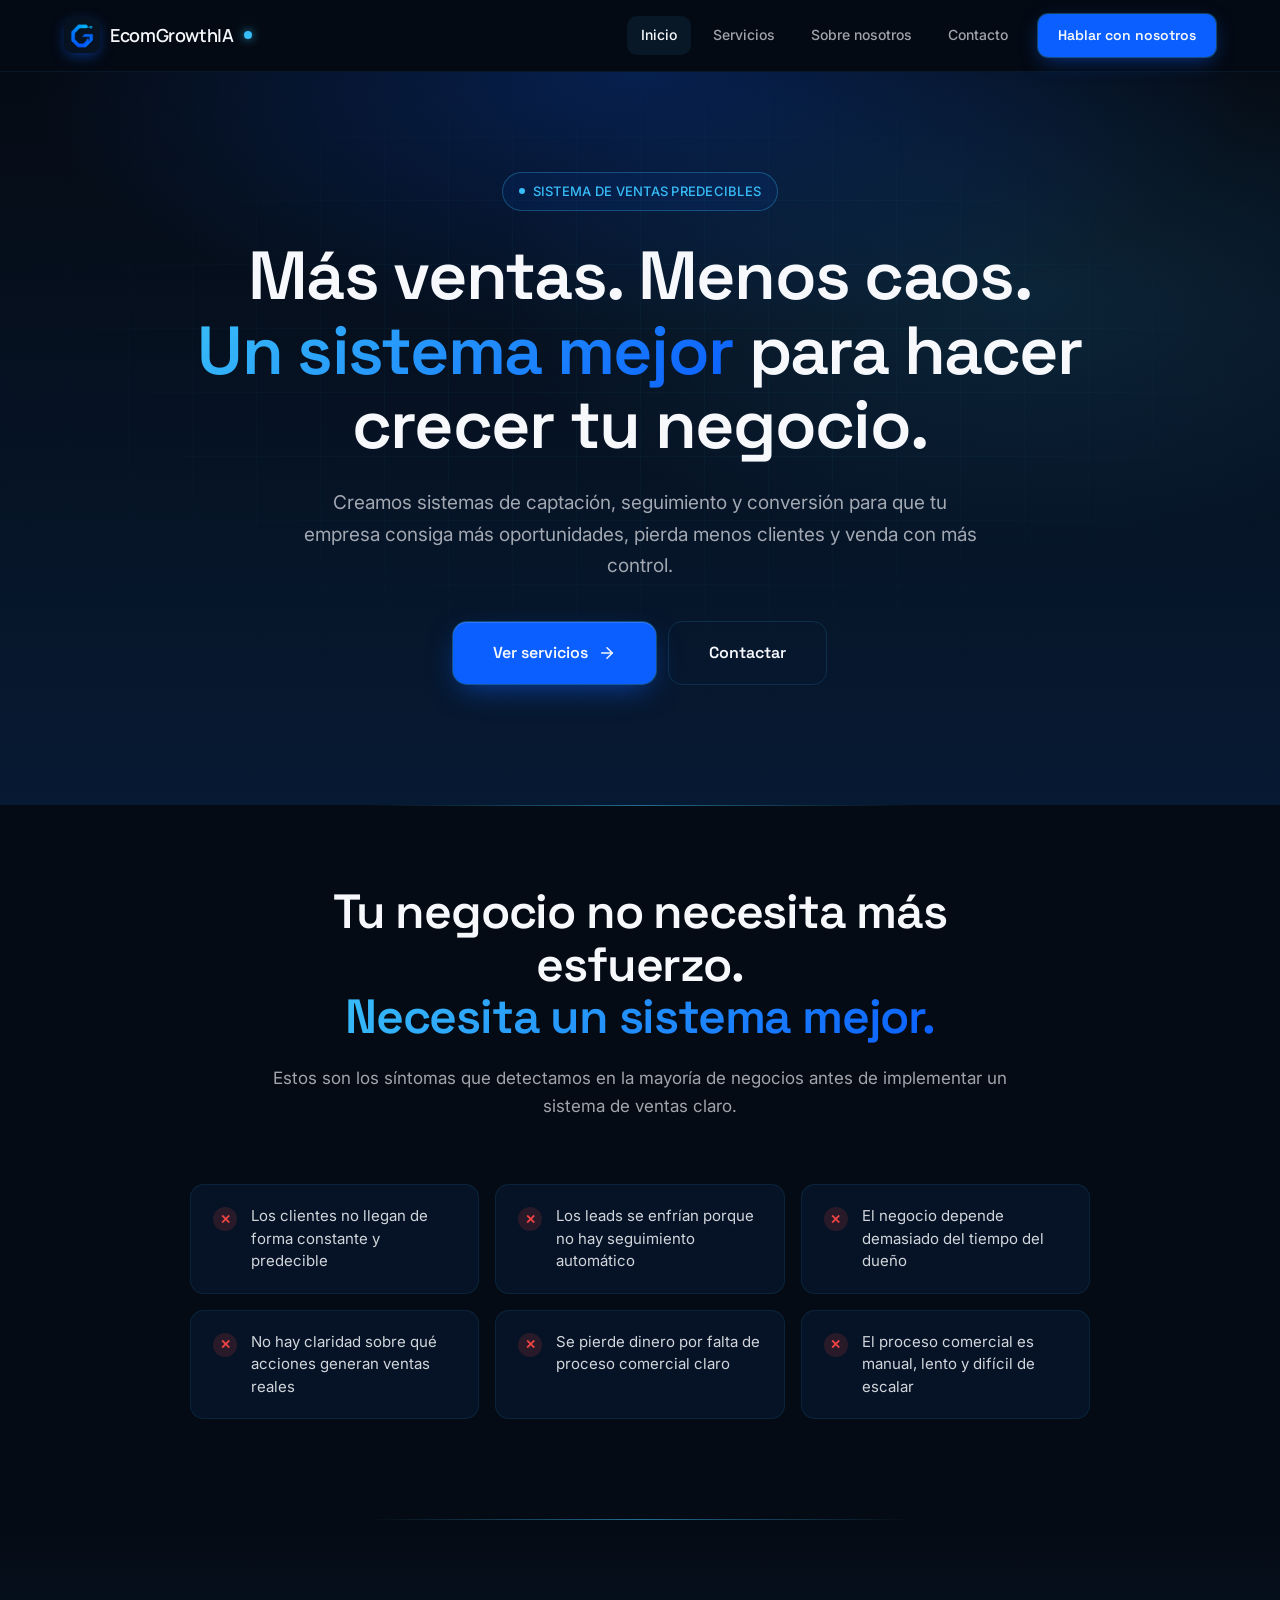
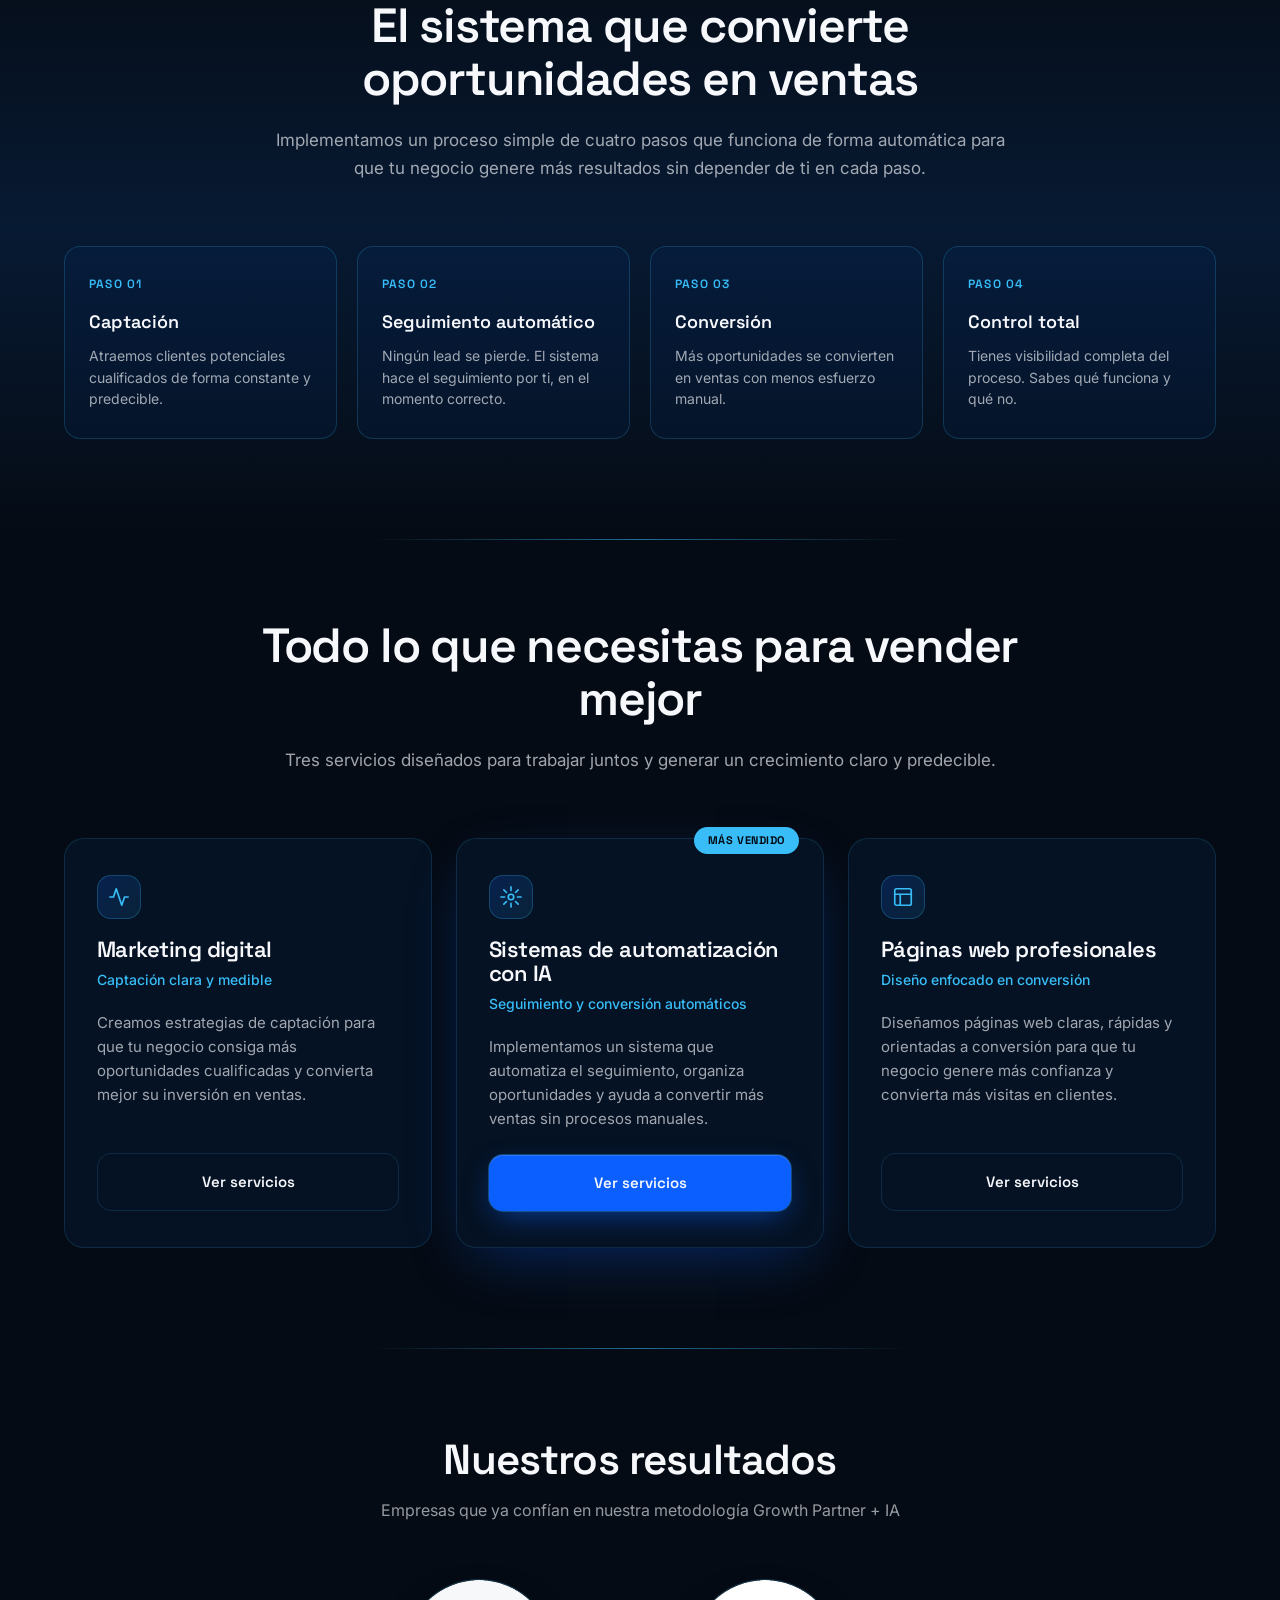
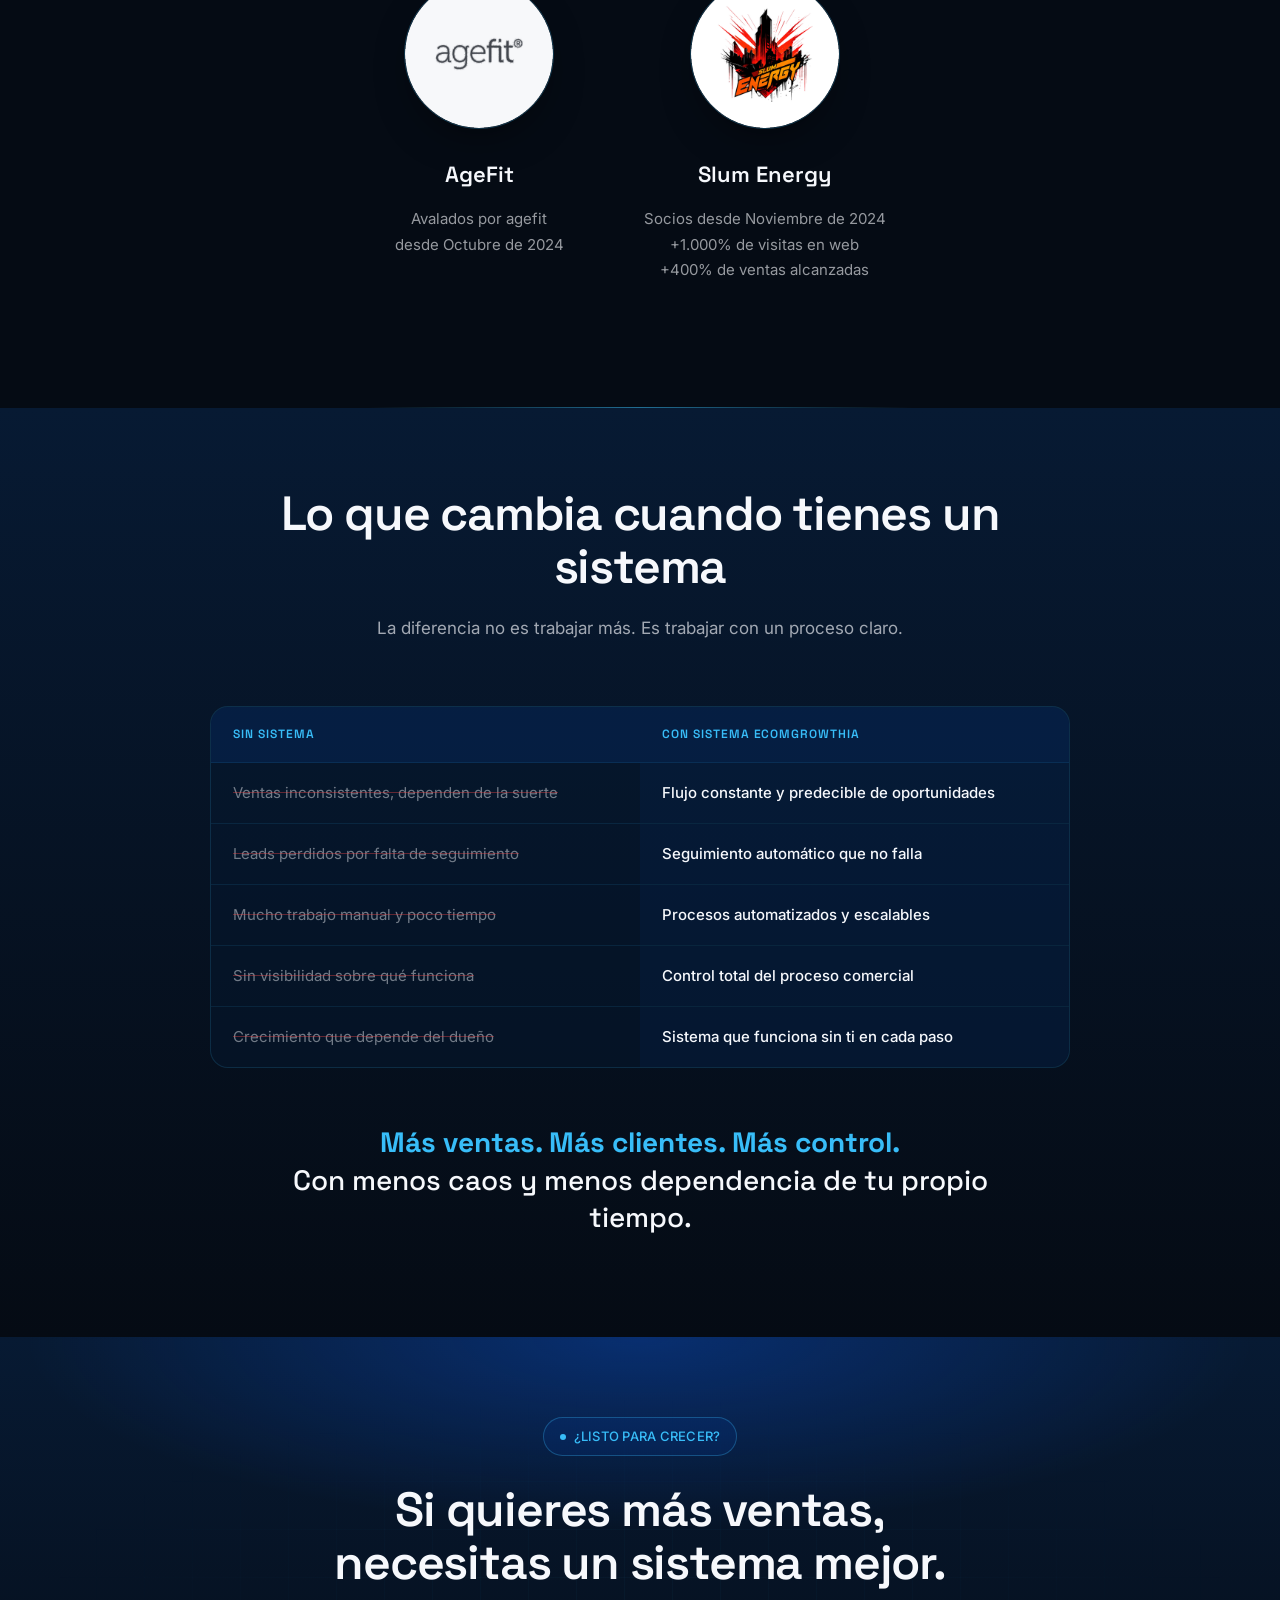
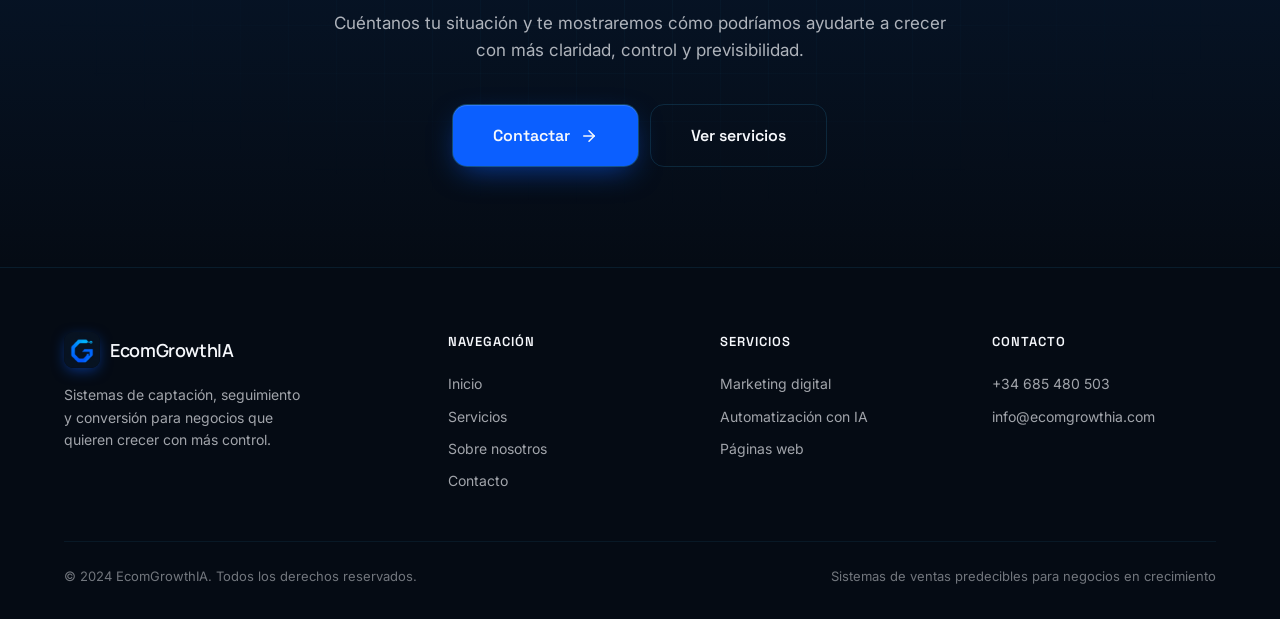
==== commit bbe219a6: "Preparar migración a Hostinger: .htaccess con URLs limpias y arreglo de Google Fonts El enlace a Goo" ====
--- a/index.html
+++ b/index.html
@@ -8,7 +8,7 @@
   <link rel="icon" href="wp-content/uploads/2026/05/cropped-logo_sin_fondo_recortado-32x32.png" sizes="32x32">
   <link rel="preconnect" href="https://fonts.googleapis.com">
   <link rel="preconnect" href="https://fonts.gstatic.com" crossorigin>
-  <link href="../fonts.googleapis.com/css2/family%3DManrope_wght%40600%3B700%26family%3DSpace%2BGrotesk_wght%40500%3B600%3B700%26family%3DInter_wght%40400%3B500%3B600%26display%3Dswap" rel="stylesheet">
+  <link href="https://fonts.googleapis.com/css2?family=Manrope:wght@600;700&amp;family=Space+Grotesk:wght@500;600;700&amp;family=Inter:wght@400;500;600&amp;display=swap" rel="stylesheet">
   <link rel="stylesheet" href="assets/css/site.css">
 <style>
     /* === CASOS DE ÉXITO (extraído de landing) === */
